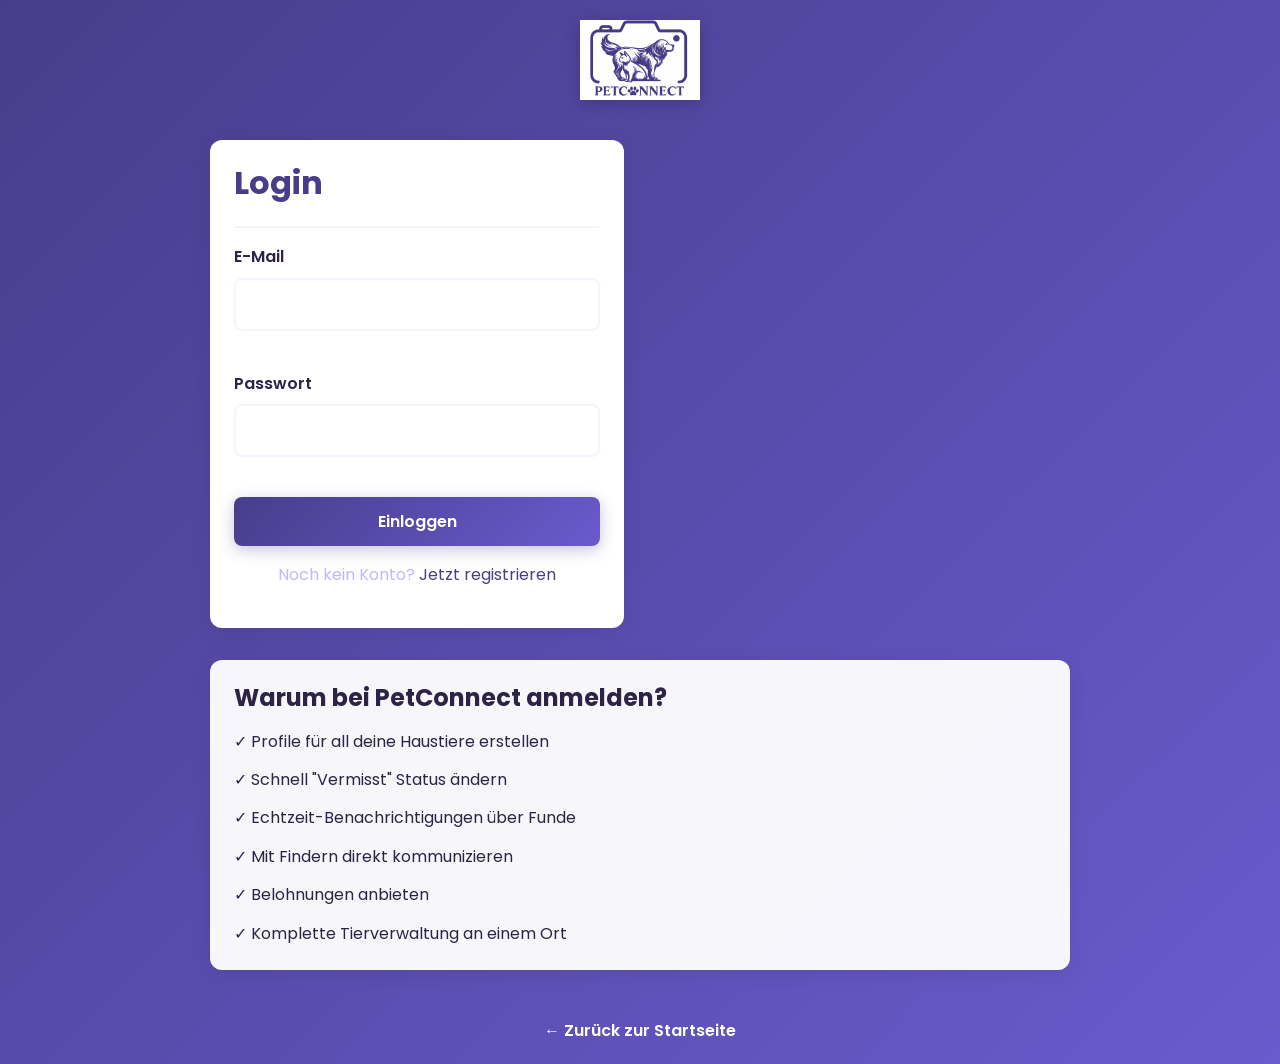
==== frontend/pages/add-pet.html @ 3c63c9ba "Alles" ====
<!DOCTYPE html>
<html lang="de">
<head>
    <meta charset="UTF-8">
    <meta name="viewport" content="width=device-width, initial-scale=1.0">
    <title>Tier Hinzufügen - PetConnect</title>
    <link rel="stylesheet" href="../css/styles.css">
</head>
<body>
    <!-- Navigation -->
    <header>
        <div class="container">
            <nav>
                <div class="logo">
                    <img src="../assets/petconnect-logo.png" alt="PetConnect Logo" class="logo-image">
                </div>
                <ul class="nav-links">
                    <li><a href="index.html">Home</a></li>
                    <li><a href="missing-pets.html">Vermisste Tiere</a></li>
                    <li><a href="found.html">Tier Gefunden?</a></li>
                    <li><a href="dashboard.html">Dashboard</a></li>
                    <li><a href="#" onclick="logout()">Logout</a></li>
                </ul>
            </nav>
        </div>
    </header>

    <!-- Main Content -->
    <main class="container" style="padding-top: 2rem; padding-bottom: 4rem;">
        <div style="max-width: 800px; margin: 0 auto;">
            <div style="margin-bottom: 2rem;">
                <h1>➕ Neues Tier hinzufügen</h1>
                <p style="color: var(--muted);">Registriere dein Haustier für mehr Sicherheit</p>
            </div>

            <div id="alerts"></div>

            <div class="card">
                <form id="addPetForm" enctype="multipart/form-data">
                    <!-- Basic Information -->
                    <h3 style="margin-bottom: 1.5rem; color: var(--primary);">Grundinformationen</h3>
                    
                    <div class="form-group">
                        <label for="petName">Name des Tieres *</label>
                        <input type="text" id="petName" name="name" required placeholder="z.B. Bella, Max, Luna...">
                    </div>

                    <div class="grid grid-2">
                        <div class="form-group">
                            <label for="species">Tierart *</label>
                            <select id="species" name="species" required>
                                <option value="">Bitte wählen...</option>
                                <option value="dog">Hund</option>
                                <option value="cat">Katze</option>
                            </select>
                        </div>

                        <div class="form-group">
                            <label for="breed">Rasse</label>
                            <input type="text" id="breed" name="breed" placeholder="z.B. Golden Retriever, Perser...">
                        </div>
                    </div>

                    <div class="grid grid-2">
                        <div class="form-group">
                            <label for="age">Alter (Jahre)</label>
                            <input type="number" id="age" name="age" min="0" max="30" placeholder="z.B. 3">
                        </div>

                        <div class="form-group">
                            <label for="weight">Gewicht (kg)</label>
                            <input type="number" id="weight" name="weight" min="0" max="100" step="0.1" placeholder="z.B. 15.5">
                        </div>
                    </div>

                    <div class="form-group">
                        <label for="color">Farbe/Fellfarbe</label>
                        <input type="text" id="color" name="color" placeholder="z.B. Braun-weiß, Grau getigert...">
                    </div>

                    <div class="form-group">
                        <label for="microchipId">Mikrochip-ID (falls vorhanden)</label>
                        <input type="text" id="microchipId" name="microchip_id" placeholder="z.B. 276098765432109">
                    </div>

                    <div class="form-group">
                        <label for="features">Besondere Merkmale</label>
                        <textarea id="features" name="distinguishing_features" rows="3" placeholder="z.B. Weißer Fleck auf der Brust, fehlendes Stück am rechten Ohr..."></textarea>
                        <small style="color: var(--muted);">Diese Informationen helfen bei der Wiedererkennung</small>
                    </div>

                    <hr style="margin: 2rem 0; border: none; border-top: 1px solid var(--border);">

                    <!-- Photo Upload -->
                    <h3 style="margin-bottom: 1.5rem; color: var(--primary);">Profilbild *</h3>
                    
                    <div class="form-group">
                        <label for="profileImage">Hauptfoto hochladen</label>
                        <input type="file" id="profileImage" name="profile_image" accept="image/*" required onchange="previewImage(this)">
                        <small style="color: var(--muted);">
                            Das Foto wird für die KI-basierte Bilderkennung verwendet. 
                            Für beste Ergebnisse: Gutes Licht, klare Sicht auf das Tier.
                        </small>
                    </div>

                    <div id="imagePreview" style="display: none; margin-top: 1rem;">
                        <p style="font-weight: 600; margin-bottom: 0.5rem;">Vorschau:</p>
                        <div style="position: relative; width: 100%; max-width: 400px; padding-bottom: 75%; background: var(--light-bg); border-radius: 8px; overflow: hidden;">
                            <img id="previewImg" src="" alt="Vorschau" style="position: absolute; width: 100%; height: 100%; object-fit: cover;">
                        </div>
                    </div>

                    <hr style="margin: 2rem 0; border: none; border-top: 1px solid var(--border);">

                    <!-- Submit -->
                    <div style="display: flex; gap: 1rem; justify-content: flex-end;">
                        <a href="dashboard.html" class="btn btn-secondary">Abbrechen</a>
                        <button type="submit" class="btn btn-primary" id="submitBtn">
                            Tier registrieren
                        </button>
                    </div>
                </form>
            </div>

            <!-- Info Box -->
            <div class="alert alert-info" style="margin-top: 2rem;">
                <h4 style="margin: 0 0 0.5rem 0;">Warum sollte ich mein Tier registrieren?</h4>
                <ul style="margin: 0.5rem 0 0 1.5rem; padding: 0;">
                    <li>Schnelle Wiedererkennung durch KI-Bildanalyse</li>
                    <li>Automatische Benachrichtigung bei möglichen Funden</li>
                    <li>Zentrale Datenbank für vermisste Tiere</li>
                    <li>Erhöht die Chance, dein Tier wiederzufinden</li>
                </ul>
            </div>
        </div>
    </main>

    <!-- Footer -->
    <footer>
        <div class="container">
            <p>&copy; 2026 PetConnect - Mit ❤️ und 🤖 entwickelt</p>
        </div>
    </footer>

    <script src="../js/api.js"></script>
    <script>
        let uploadedImageFile = null;

        // Check if logged in
        async function checkAuth() {
            try {
                const response = await api.get('/auth/check');
                if (!response.success || !response.data.is_logged_in) {
                    session.clearSession();
                    window.location.href = 'login.html';
                }
            } catch (error) {
                session.clearSession();
                window.location.href = 'login.html';
            }
        }

        // Preview uploaded image
        function previewImage(input) {
            const preview = document.getElementById('imagePreview');
            const previewImg = document.getElementById('previewImg');
            
            if (input.files && input.files[0]) {
                uploadedImageFile = input.files[0];
                
                const reader = new FileReader();
                reader.onload = function(e) {
                    previewImg.src = e.target.result;
                    preview.style.display = 'block';
                };
                reader.readAsDataURL(input.files[0]);
            } else {
                preview.style.display = 'none';
                uploadedImageFile = null;
            }
        }

        // Handle form submission
        document.getElementById('addPetForm').addEventListener('submit', async (e) => {
            e.preventDefault();
            
            const submitBtn = document.getElementById('submitBtn');
            submitBtn.disabled = true;
            submitBtn.innerHTML = '<span class="spinner" style="display: inline-block; width: 20px; height: 20px; border-width: 3px;"></span> Wird hochgeladen...';
            
            try {
                const formData = new FormData();
                
                // Basic data
                formData.append('name', document.getElementById('petName').value);
                formData.append('species', document.getElementById('species').value);
                formData.append('breed', document.getElementById('breed').value || '');
                formData.append('age', document.getElementById('age').value || '');
                formData.append('weight', document.getElementById('weight').value || '');
                formData.append('color', document.getElementById('color').value || '');
                formData.append('microchip_id', document.getElementById('microchipId').value || '');
                formData.append('distinguishing_features', document.getElementById('features').value || '');
                
                // Profile image
                if (uploadedImageFile) {
                    formData.append('profile_image', uploadedImageFile);
                }
                
                const response = await api.postFormData('/pets/register', formData);
                
                if (response.success) {
                    showAlert(`${response.data.pet.name} wurde erfolgreich registriert!`, 'success');
                    setTimeout(() => {
                        window.location.href = 'dashboard.html';
                    }, 1500);
                } else {
                    showAlert(response.message || 'Fehler beim Registrieren', 'error');
                    submitBtn.disabled = false;
                    submitBtn.innerHTML = 'Tier registrieren';
                }
            } catch (error) {
                showAlert('Fehler beim Registrieren: ' + error.message, 'error');
                submitBtn.disabled = false;
                submitBtn.innerHTML = 'Tier registrieren';
            }
        });

        // Logout
        async function logout() {
            try {
                await api.post('/auth/logout');
            } catch (error) {
                // Ignore errors
            }
            window.location.href = 'login.html';
        }

        // Show alert
        function showAlert(message, type = 'info') {
            const alertsEl = document.getElementById('alerts');
            const alertClass = {
                'success': 'alert-success',
                'error': 'alert-error',
                'warning': 'alert-warning',
                'info': 'alert-info'
            }[type] || 'alert-info';
            
            const alertHtml = `
                <div class="alert ${alertClass}" style="margin-bottom: 1rem;">
                    ${message}
                </div>
            `;
            alertsEl.innerHTML = alertHtml;
            
            window.scrollTo({ top: 0, behavior: 'smooth' });
        }

        // Initialize
        checkAuth();
    </script>

    <style>
        .spinner {
            border: 4px solid var(--light-bg);
            border-top: 4px solid white;
            border-radius: 50%;
            width: 40px;
            height: 40px;
            animation: spin 1s linear infinite;
        }
        
        @keyframes spin {
            0% { transform: rotate(0deg); }
            100% { transform: rotate(360deg); }
        }
    </style>
</body>
</html>
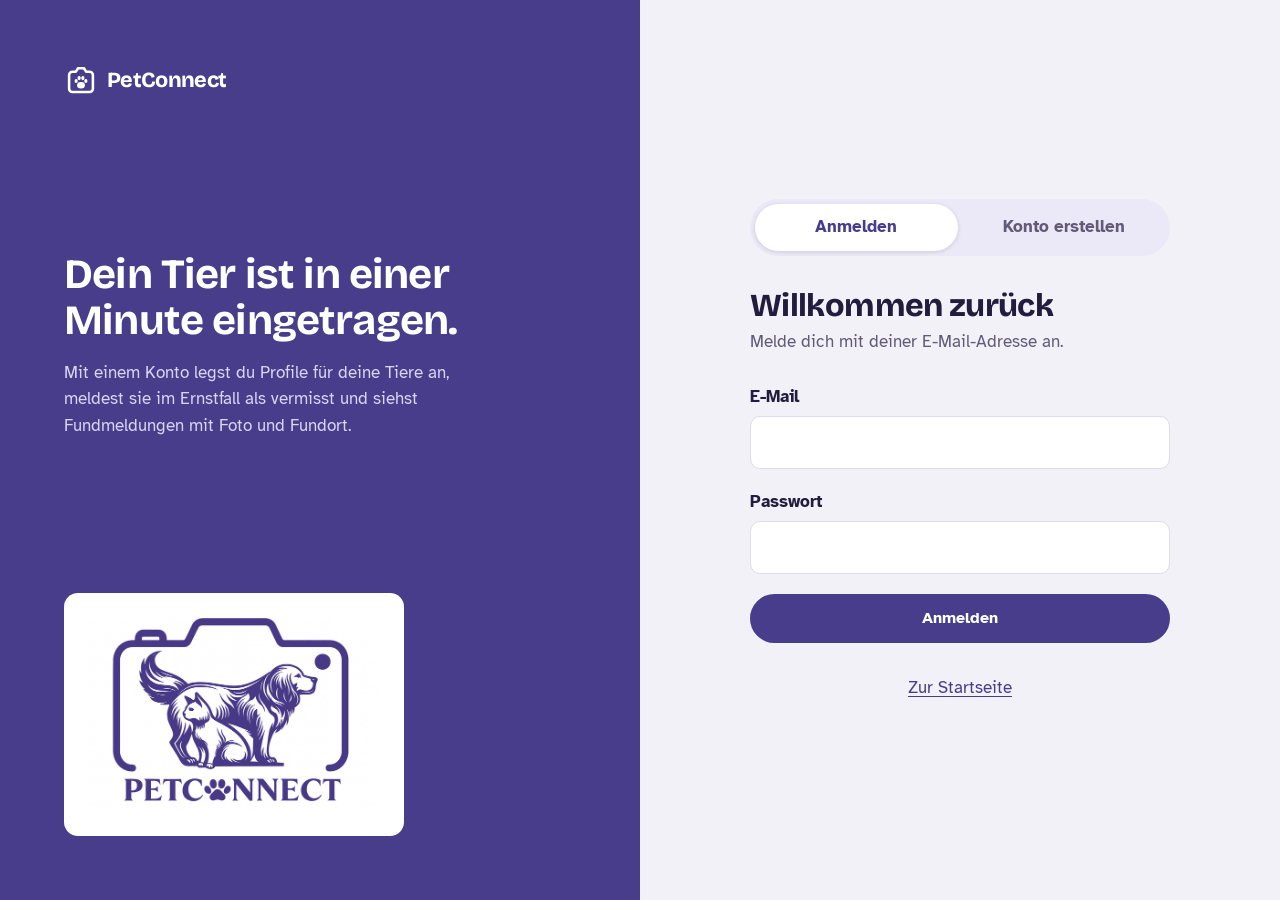
==== commit 1fa63ebf: "Redesign frontend and add owner match view Design - new design system: logo violet + flyer yellow, m" ====
--- a/frontend/pages/add-pet.html
+++ b/frontend/pages/add-pet.html
@@ -3,276 +3,149 @@
 <head>
     <meta charset="UTF-8">
     <meta name="viewport" content="width=device-width, initial-scale=1.0">
-    <title>Tier Hinzufügen - PetConnect</title>
+    <title>Tier eintragen – PetConnect</title>
+    <link rel="icon" href="../assets/favicon.svg" type="image/svg+xml">
     <link rel="stylesheet" href="../css/styles.css">
 </head>
-<body>
-    <!-- Navigation -->
-    <header>
-        <div class="container">
-            <nav>
-                <div class="logo">
-                    <img src="../assets/petconnect-logo.png" alt="PetConnect Logo" class="logo-image">
+<body data-page="dashboard">
+    <main class="wrap wrap-narrow">
+        <div class="page-head">
+            <h1>Tier eintragen</h1>
+            <p class="lead">Mit einem guten Foto erkennt PetConnect dein Tier wieder, wenn jemand es findet und fotografiert.</p>
+        </div>
+
+        <form id="addPetForm" class="panel" novalidate>
+            <div class="step">
+                <div class="step-num" aria-hidden="true">1</div>
+                <div>
+                    <h3>Foto</h3>
+                    <p class="muted">Das ganze Tier, seitlich oder von vorne, bei Tageslicht. Kein Gruppenfoto.</p>
+                    <label class="dropzone" id="dropzone">
+                        <span class="dz-icon"></span>
+                        <strong>Foto auswählen</strong>
+                        <span class="muted">oder hierher ziehen · JPG, PNG, GIF bis 10 MB</span>
+                        <input type="file" id="photo" accept="image/jpeg,image/png,image/gif">
+                    </label>
                 </div>
-                <ul class="nav-links">
-                    <li><a href="index.html">Home</a></li>
-                    <li><a href="missing-pets.html">Vermisste Tiere</a></li>
-                    <li><a href="found.html">Tier Gefunden?</a></li>
-                    <li><a href="dashboard.html">Dashboard</a></li>
-                    <li><a href="#" onclick="logout()">Logout</a></li>
-                </ul>
-            </nav>
-        </div>
-    </header>
-
-    <!-- Main Content -->
-    <main class="container" style="padding-top: 2rem; padding-bottom: 4rem;">
-        <div style="max-width: 800px; margin: 0 auto;">
-            <div style="margin-bottom: 2rem;">
-                <h1>➕ Neues Tier hinzufügen</h1>
-                <p style="color: var(--muted);">Registriere dein Haustier für mehr Sicherheit</p>
             </div>
 
-            <div id="alerts"></div>
-
-            <div class="card">
-                <form id="addPetForm" enctype="multipart/form-data">
-                    <!-- Basic Information -->
-                    <h3 style="margin-bottom: 1.5rem; color: var(--primary);">Grundinformationen</h3>
-                    
-                    <div class="form-group">
-                        <label for="petName">Name des Tieres *</label>
-                        <input type="text" id="petName" name="name" required placeholder="z.B. Bella, Max, Luna...">
+            <div class="step">
+                <div class="step-num" aria-hidden="true">2</div>
+                <div>
+                    <h3>Wer ist es?</h3>
+                    <p class="muted">Pflichtfelder sind nur Name und Tierart.</p>
+                    <div class="field">
+                        <label for="petName">Name</label>
+                        <input type="text" id="petName" required placeholder="z. B. Luna">
                     </div>
-
-                    <div class="grid grid-2">
-                        <div class="form-group">
-                            <label for="species">Tierart *</label>
-                            <select id="species" name="species" required>
-                                <option value="">Bitte wählen...</option>
-                                <option value="dog">Hund</option>
-                                <option value="cat">Katze</option>
-                            </select>
-                        </div>
-
-                        <div class="form-group">
-                            <label for="breed">Rasse</label>
-                            <input type="text" id="breed" name="breed" placeholder="z.B. Golden Retriever, Perser...">
+                    <div class="field">
+                        <span class="field-label" id="speciesLabel">Tierart</span>
+                        <div class="choice" role="radiogroup" aria-labelledby="speciesLabel">
+                            <input type="radio" name="species" id="speciesDog" value="dog">
+                            <label for="speciesDog" data-icon="dog">Hund</label>
+                            <input type="radio" name="species" id="speciesCat" value="cat">
+                            <label for="speciesCat" data-icon="cat">Katze</label>
                         </div>
                     </div>
-
-                    <div class="grid grid-2">
-                        <div class="form-group">
-                            <label for="age">Alter (Jahre)</label>
-                            <input type="number" id="age" name="age" min="0" max="30" placeholder="z.B. 3">
+                    <div class="field-row">
+                        <div class="field">
+                            <label for="breed">Rasse <span class="optional">(optional)</span></label>
+                            <input type="text" id="breed" placeholder="z. B. Mischling">
                         </div>
-
-                        <div class="form-group">
-                            <label for="weight">Gewicht (kg)</label>
-                            <input type="number" id="weight" name="weight" min="0" max="100" step="0.1" placeholder="z.B. 15.5">
+                        <div class="field">
+                            <label for="color">Fellfarbe <span class="optional">(optional)</span></label>
+                            <input type="text" id="color" placeholder="z. B. grau getigert">
                         </div>
                     </div>
-
-                    <div class="form-group">
-                        <label for="color">Farbe/Fellfarbe</label>
-                        <input type="text" id="color" name="color" placeholder="z.B. Braun-weiß, Grau getigert...">
-                    </div>
-
-                    <div class="form-group">
-                        <label for="microchipId">Mikrochip-ID (falls vorhanden)</label>
-                        <input type="text" id="microchipId" name="microchip_id" placeholder="z.B. 276098765432109">
-                    </div>
-
-                    <div class="form-group">
-                        <label for="features">Besondere Merkmale</label>
-                        <textarea id="features" name="distinguishing_features" rows="3" placeholder="z.B. Weißer Fleck auf der Brust, fehlendes Stück am rechten Ohr..."></textarea>
-                        <small style="color: var(--muted);">Diese Informationen helfen bei der Wiedererkennung</small>
-                    </div>
-
-                    <hr style="margin: 2rem 0; border: none; border-top: 1px solid var(--border);">
-
-                    <!-- Photo Upload -->
-                    <h3 style="margin-bottom: 1.5rem; color: var(--primary);">Profilbild *</h3>
-                    
-                    <div class="form-group">
-                        <label for="profileImage">Hauptfoto hochladen</label>
-                        <input type="file" id="profileImage" name="profile_image" accept="image/*" required onchange="previewImage(this)">
-                        <small style="color: var(--muted);">
-                            Das Foto wird für die KI-basierte Bilderkennung verwendet. 
-                            Für beste Ergebnisse: Gutes Licht, klare Sicht auf das Tier.
-                        </small>
-                    </div>
-
-                    <div id="imagePreview" style="display: none; margin-top: 1rem;">
-                        <p style="font-weight: 600; margin-bottom: 0.5rem;">Vorschau:</p>
-                        <div style="position: relative; width: 100%; max-width: 400px; padding-bottom: 75%; background: var(--light-bg); border-radius: 8px; overflow: hidden;">
-                            <img id="previewImg" src="" alt="Vorschau" style="position: absolute; width: 100%; height: 100%; object-fit: cover;">
+                    <div class="field-row">
+                        <div class="field">
+                            <label for="age">Alter in Jahren <span class="optional">(optional)</span></label>
+                            <input type="number" id="age" min="0" max="40" inputmode="numeric">
+                        </div>
+                        <div class="field">
+                            <label for="weight">Gewicht in kg <span class="optional">(optional)</span></label>
+                            <input type="number" id="weight" min="0" max="150" step="0.1" inputmode="decimal">
                         </div>
                     </div>
-
-                    <hr style="margin: 2rem 0; border: none; border-top: 1px solid var(--border);">
-
-                    <!-- Submit -->
-                    <div style="display: flex; gap: 1rem; justify-content: flex-end;">
-                        <a href="dashboard.html" class="btn btn-secondary">Abbrechen</a>
-                        <button type="submit" class="btn btn-primary" id="submitBtn">
-                            Tier registrieren
-                        </button>
-                    </div>
-                </form>
+                </div>
             </div>
 
-            <!-- Info Box -->
-            <div class="alert alert-info" style="margin-top: 2rem;">
-                <h4 style="margin: 0 0 0.5rem 0;">Warum sollte ich mein Tier registrieren?</h4>
-                <ul style="margin: 0.5rem 0 0 1.5rem; padding: 0;">
-                    <li>Schnelle Wiedererkennung durch KI-Bildanalyse</li>
-                    <li>Automatische Benachrichtigung bei möglichen Funden</li>
-                    <li>Zentrale Datenbank für vermisste Tiere</li>
-                    <li>Erhöht die Chance, dein Tier wiederzufinden</li>
-                </ul>
+            <div class="step">
+                <div class="step-num" aria-hidden="true">3</div>
+                <div>
+                    <h3>Woran erkennt man es?</h3>
+                    <p class="muted">Diese Angaben helfen Findern, wenn das Foto allein nicht reicht.</p>
+                    <div class="field">
+                        <label for="features">Besondere Merkmale <span class="optional">(optional)</span></label>
+                        <textarea id="features" placeholder="z. B. weißer Fleck auf der Brust, Knick im rechten Ohr, rotes Halsband"></textarea>
+                    </div>
+                    <div class="field">
+                        <label for="microchip">Mikrochip-Nummer <span class="optional">(optional)</span></label>
+                        <input type="text" id="microchip" inputmode="numeric" placeholder="15-stellige Nummer">
+                    </div>
+                </div>
             </div>
-        </div>
+
+            <div class="form-actions">
+                <a href="dashboard.html" class="btn btn-ghost">Abbrechen</a>
+                <button type="submit" class="btn btn-primary" id="submitBtn">Tier eintragen</button>
+            </div>
+        </form>
     </main>
-
-    <!-- Footer -->
-    <footer>
-        <div class="container">
-            <p>&copy; 2026 PetConnect - Mit ❤️ und 🤖 entwickelt</p>
-        </div>
-    </footer>
 
     <script src="../js/api.js"></script>
     <script>
-        let uploadedImageFile = null;
+        let photo = null;
 
-        // Check if logged in
-        async function checkAuth() {
-            try {
-                const response = await api.get('/auth/check');
-                if (!response.success || !response.data.is_logged_in) {
-                    session.clearSession();
-                    window.location.href = 'login.html';
-                }
-            } catch (error) {
-                session.clearSession();
-                window.location.href = 'login.html';
-            }
-        }
+        document.querySelector('.dz-icon').outerHTML = icon('camera');
+        document.querySelectorAll('[data-icon]').forEach(el => el.insertAdjacentHTML('afterbegin', icon(el.dataset.icon)));
+        setupPhotoInput(document.getElementById('dropzone'), (file) => { photo = file; });
 
-        // Preview uploaded image
-        function previewImage(input) {
-            const preview = document.getElementById('imagePreview');
-            const previewImg = document.getElementById('previewImg');
-            
-            if (input.files && input.files[0]) {
-                uploadedImageFile = input.files[0];
-                
-                const reader = new FileReader();
-                reader.onload = function(e) {
-                    previewImg.src = e.target.result;
-                    preview.style.display = 'block';
-                };
-                reader.readAsDataURL(input.files[0]);
-            } else {
-                preview.style.display = 'none';
-                uploadedImageFile = null;
-            }
-        }
+        requireAuth();
 
-        // Handle form submission
         document.getElementById('addPetForm').addEventListener('submit', async (e) => {
             e.preventDefault();
-            
-            const submitBtn = document.getElementById('submitBtn');
-            submitBtn.disabled = true;
-            submitBtn.innerHTML = '<span class="spinner" style="display: inline-block; width: 20px; height: 20px; border-width: 3px;"></span> Wird hochgeladen...';
-            
+            const name = document.getElementById('petName').value.trim();
+            const species = document.querySelector('input[name="species"]:checked')?.value;
+
+            if (!photo) {
+                toast('Bitte wähle ein Foto deines Tieres aus.', 'error');
+                document.getElementById('dropzone').scrollIntoView({ behavior: 'smooth', block: 'center' });
+                return;
+            }
+            if (!name) {
+                toast('Bitte gib den Namen deines Tieres ein.', 'error');
+                document.getElementById('petName').focus();
+                return;
+            }
+            if (!species) {
+                toast('Bitte wähle aus, ob es ein Hund oder eine Katze ist.', 'error');
+                document.getElementById('speciesDog').focus();
+                return;
+            }
+
+            const formData = new FormData();
+            formData.append('name', name);
+            formData.append('species', species);
+            formData.append('breed', document.getElementById('breed').value.trim());
+            formData.append('color', document.getElementById('color').value.trim());
+            formData.append('age', document.getElementById('age').value);
+            formData.append('weight', document.getElementById('weight').value);
+            formData.append('distinguishing_features', document.getElementById('features').value.trim());
+            formData.append('microchip_id', document.getElementById('microchip').value.trim());
+            formData.append('profile_image', photo);
+
+            const button = document.getElementById('submitBtn');
+            setBusy(button, true, 'Wird gespeichert …');
             try {
-                const formData = new FormData();
-                
-                // Basic data
-                formData.append('name', document.getElementById('petName').value);
-                formData.append('species', document.getElementById('species').value);
-                formData.append('breed', document.getElementById('breed').value || '');
-                formData.append('age', document.getElementById('age').value || '');
-                formData.append('weight', document.getElementById('weight').value || '');
-                formData.append('color', document.getElementById('color').value || '');
-                formData.append('microchip_id', document.getElementById('microchipId').value || '');
-                formData.append('distinguishing_features', document.getElementById('features').value || '');
-                
-                // Profile image
-                if (uploadedImageFile) {
-                    formData.append('profile_image', uploadedImageFile);
-                }
-                
-                const response = await api.postFormData('/pets/register', formData);
-                
-                if (response.success) {
-                    showAlert(`${response.data.pet.name} wurde erfolgreich registriert!`, 'success');
-                    setTimeout(() => {
-                        window.location.href = 'dashboard.html';
-                    }, 1500);
-                } else {
-                    showAlert(response.message || 'Fehler beim Registrieren', 'error');
-                    submitBtn.disabled = false;
-                    submitBtn.innerHTML = 'Tier registrieren';
-                }
-            } catch (error) {
-                showAlert('Fehler beim Registrieren: ' + error.message, 'error');
-                submitBtn.disabled = false;
-                submitBtn.innerHTML = 'Tier registrieren';
+                await api.request('pets/register', { method: 'POST', body: formData });
+                toast(`${name} ist eingetragen.`, 'success');
+                setTimeout(() => { location.href = 'dashboard.html'; }, 900);
+            } catch (err) {
+                toast(err.message, 'error');
+                setBusy(button, false);
             }
         });
-
-        // Logout
-        async function logout() {
-            try {
-                await api.post('/auth/logout');
-            } catch (error) {
-                // Ignore errors
-            }
-            window.location.href = 'login.html';
-        }
-
-        // Show alert
-        function showAlert(message, type = 'info') {
-            const alertsEl = document.getElementById('alerts');
-            const alertClass = {
-                'success': 'alert-success',
-                'error': 'alert-error',
-                'warning': 'alert-warning',
-                'info': 'alert-info'
-            }[type] || 'alert-info';
-            
-            const alertHtml = `
-                <div class="alert ${alertClass}" style="margin-bottom: 1rem;">
-                    ${message}
-                </div>
-            `;
-            alertsEl.innerHTML = alertHtml;
-            
-            window.scrollTo({ top: 0, behavior: 'smooth' });
-        }
-
-        // Initialize
-        checkAuth();
     </script>
-
-    <style>
-        .spinner {
-            border: 4px solid var(--light-bg);
-            border-top: 4px solid white;
-            border-radius: 50%;
-            width: 40px;
-            height: 40px;
-            animation: spin 1s linear infinite;
-        }
-        
-        @keyframes spin {
-            0% { transform: rotate(0deg); }
-            100% { transform: rotate(360deg); }
-        }
-    </style>
 </body>
 </html>
--- a/frontend/css/styles.css
+++ b/frontend/css/styles.css
@@ -0,0 +1,833 @@
+/* ==========================================================================
+   PetConnect – Stylesheet
+   Leitmotiv: der Vermisst-Aushang. Violett aus dem Logo als Marke,
+   Flyer-Gelb für die wichtigste Aktion ("Tier gefunden").
+   ========================================================================== */
+
+@font-face {
+    font-family: 'Bricolage Grotesque';
+    src: url('../assets/fonts/bricolage-grotesque-latin-wght-normal.woff2') format('woff2-variations');
+    font-weight: 200 800;
+    font-display: swap;
+}
+@font-face {
+    font-family: 'Atkinson Hyperlegible';
+    src: url('../assets/fonts/atkinson-hyperlegible-latin-400-normal.woff2') format('woff2');
+    font-weight: 400;
+    font-display: swap;
+}
+@font-face {
+    font-family: 'Atkinson Hyperlegible';
+    src: url('../assets/fonts/atkinson-hyperlegible-latin-700-normal.woff2') format('woff2');
+    font-weight: 700;
+    font-display: swap;
+}
+
+:root {
+    --ink: #221c3d;
+    --muted: #615b78;
+    --brand: #483d8b;
+    --brand-deep: #2e2563;
+    --brand-soft: #ebe8f7;
+    --paper: #f2f1f7;
+    --surface: #ffffff;
+    --line: #dedbea;
+    --signal: #ffc93c;
+    --signal-deep: #e5a800;
+    --signal-soft: #fff4d6;
+    --alarm: #c9302f;
+    --alarm-soft: #fbe9e8;
+    --home: #1d7f53;
+    --home-soft: #e3f4eb;
+
+    --font-display: 'Bricolage Grotesque', 'Segoe UI', system-ui, sans-serif;
+    --font-body: 'Atkinson Hyperlegible', 'Segoe UI', system-ui, sans-serif;
+
+    --radius-paper: 4px;
+    --radius-panel: 14px;
+    --radius-pill: 999px;
+    --shadow-paper: 0 1px 0 rgba(34, 28, 61, .06), 0 8px 22px -12px rgba(34, 28, 61, .35);
+    --shadow-float: 0 20px 50px -20px rgba(34, 28, 61, .45);
+
+    --wrap: 1120px;
+    --gutter: clamp(16px, 4vw, 32px);
+}
+
+/* ---------- Basis ---------- */
+*, *::before, *::after { box-sizing: border-box; margin: 0; padding: 0; }
+
+html { -webkit-text-size-adjust: 100%; }
+
+body {
+    font-family: var(--font-body);
+    font-size: 1.0625rem;
+    line-height: 1.55;
+    color: var(--ink);
+    background: var(--paper);
+    min-height: 100vh;
+    display: flex;
+    flex-direction: column;
+}
+
+main { flex: 1; }
+
+img { max-width: 100%; display: block; }
+
+/* hidden-Attribut muss auch gegen display:flex der Komponenten gewinnen */
+[hidden] { display: none !important; }
+
+a { color: var(--brand); text-underline-offset: 3px; }
+a:hover { color: var(--brand-deep); }
+
+h1, h2, h3, h4 {
+    font-family: var(--font-display);
+    line-height: 1.1;
+    letter-spacing: -0.02em;
+    color: var(--ink);
+}
+h1 { font-size: clamp(2.1rem, 5vw, 3.4rem); font-weight: 750; }
+h2 { font-size: clamp(1.6rem, 3vw, 2.1rem); font-weight: 700; }
+h3 { font-size: 1.3rem; font-weight: 650; }
+h4 { font-size: 1.05rem; font-weight: 650; letter-spacing: -0.01em; }
+
+p + p { margin-top: .75em; }
+
+:focus-visible {
+    outline: 3px solid var(--brand);
+    outline-offset: 2px;
+    border-radius: 4px;
+}
+
+.sr-only {
+    position: absolute; width: 1px; height: 1px; overflow: hidden;
+    clip: rect(0 0 0 0); white-space: nowrap;
+}
+
+.wrap { width: 100%; max-width: var(--wrap); margin: 0 auto; padding: 0 var(--gutter); }
+.wrap-narrow { max-width: 760px; }
+
+.muted { color: var(--muted); }
+.lead { font-size: 1.2rem; color: var(--muted); max-width: 58ch; }
+
+/* ---------- Kopfzeile ---------- */
+.site-header {
+    background: var(--surface);
+    border-bottom: 1px solid var(--line);
+    position: sticky;
+    top: 0;
+    z-index: 50;
+}
+.site-header .wrap {
+    display: flex;
+    align-items: center;
+    gap: 1.5rem;
+    min-height: 68px;
+}
+.brand {
+    display: inline-flex;
+    align-items: center;
+    gap: .55rem;
+    text-decoration: none;
+    color: var(--brand);
+    font-family: var(--font-display);
+    font-weight: 750;
+    font-size: 1.35rem;
+    letter-spacing: -0.03em;
+}
+.brand svg { width: 34px; height: 34px; }
+.brand:hover { color: var(--brand-deep); }
+
+.nav {
+    display: flex;
+    align-items: center;
+    gap: .25rem;
+    margin-left: auto;
+}
+.nav a {
+    text-decoration: none;
+    color: var(--ink);
+    font-weight: 700;
+    font-size: .98rem;
+    padding: .5rem .8rem;
+    border-radius: var(--radius-pill);
+}
+.nav a:hover { background: var(--brand-soft); color: var(--brand-deep); }
+.nav a[aria-current="page"] { color: var(--brand); background: var(--brand-soft); }
+.nav .btn { margin-left: .5rem; }
+
+.nav-toggle {
+    display: none;
+    margin-left: auto;
+    background: none;
+    border: 1px solid var(--line);
+    border-radius: 10px;
+    width: 44px; height: 44px;
+    align-items: center; justify-content: center;
+    color: var(--ink);
+    cursor: pointer;
+}
+.nav-toggle svg { width: 22px; height: 22px; }
+
+@media (max-width: 820px) {
+    .nav-toggle { display: inline-flex; }
+    .nav {
+        display: none;
+        position: absolute;
+        top: 68px; left: 0; right: 0;
+        flex-direction: column;
+        align-items: stretch;
+        gap: 0;
+        padding: .5rem var(--gutter) 1rem;
+        background: var(--surface);
+        border-bottom: 1px solid var(--line);
+        box-shadow: var(--shadow-float);
+    }
+    .nav.open { display: flex; }
+    .nav a { padding: .85rem .5rem; border-radius: 8px; }
+    .nav .btn { margin: .5rem 0 0; justify-content: center; }
+}
+
+/* ---------- Fußzeile ---------- */
+.site-footer {
+    margin-top: 5rem;
+    border-top: 1px solid var(--line);
+    background: var(--surface);
+    color: var(--muted);
+    font-size: .95rem;
+}
+.site-footer .wrap {
+    display: flex;
+    flex-wrap: wrap;
+    gap: 1rem 2rem;
+    justify-content: space-between;
+    padding-top: 1.75rem;
+    padding-bottom: 1.75rem;
+}
+.site-footer nav { display: flex; gap: 1.25rem; flex-wrap: wrap; }
+.site-footer a { color: var(--muted); }
+
+/* ---------- Buttons ---------- */
+.btn {
+    display: inline-flex;
+    align-items: center;
+    gap: .5rem;
+    font-family: var(--font-body);
+    font-weight: 700;
+    font-size: 1rem;
+    line-height: 1.2;
+    padding: .8rem 1.3rem;
+    border-radius: var(--radius-pill);
+    border: 2px solid transparent;
+    cursor: pointer;
+    text-decoration: none;
+    transition: background-color .15s, border-color .15s, color .15s;
+    white-space: nowrap;
+}
+.btn svg { width: 1.15em; height: 1.15em; flex-shrink: 0; }
+.btn:disabled { opacity: .55; cursor: not-allowed; }
+
+.btn-primary { background: var(--brand); color: #fff; }
+.btn-primary:hover { background: var(--brand-deep); color: #fff; }
+
+.btn-signal { background: var(--signal); color: var(--ink); }
+.btn-signal:hover { background: var(--signal-deep); color: var(--ink); }
+
+.btn-ghost { background: transparent; color: var(--ink); border-color: var(--line); }
+.btn-ghost:hover { border-color: var(--brand); color: var(--brand); }
+
+.btn-danger { background: var(--alarm); color: #fff; }
+.btn-danger:hover { background: #a42523; color: #fff; }
+
+.btn-home { background: var(--home); color: #fff; }
+.btn-home:hover { background: #155f3e; color: #fff; }
+
+.btn-link {
+    background: none; border: none; padding: .4rem .2rem;
+    color: var(--muted); font-weight: 700;
+}
+.btn-link:hover { color: var(--alarm); }
+
+.btn-sm { padding: .5rem .9rem; font-size: .92rem; }
+.btn-block { width: 100%; justify-content: center; }
+
+.btn .spin {
+    width: 1em; height: 1em;
+    border: 2px solid currentColor;
+    border-right-color: transparent;
+    border-radius: 50%;
+    animation: spin .7s linear infinite;
+}
+@keyframes spin { to { transform: rotate(360deg); } }
+
+/* ---------- Formulare ---------- */
+.field { margin-bottom: 1.25rem; }
+.field > label, .field-label {
+    display: block;
+    font-weight: 700;
+    margin-bottom: .4rem;
+}
+.field .hint { display: block; color: var(--muted); font-size: .92rem; margin-top: .35rem; }
+.optional { font-weight: 400; color: var(--muted); }
+
+input[type="text"], input[type="email"], input[type="password"], input[type="tel"],
+input[type="number"], input[type="date"], input[type="search"], select, textarea {
+    width: 100%;
+    font: inherit;
+    color: var(--ink);
+    background: var(--surface);
+    border: 1.5px solid var(--line);
+    border-radius: 10px;
+    padding: .75rem .9rem;
+    min-height: 48px;
+    transition: border-color .15s, box-shadow .15s;
+}
+textarea { min-height: 110px; resize: vertical; }
+input:focus, select:focus, textarea:focus {
+    outline: none;
+    border-color: var(--brand);
+    box-shadow: 0 0 0 3px rgba(72, 61, 139, .18);
+}
+input::placeholder, textarea::placeholder { color: #9a95ad; }
+
+.field-row { display: grid; grid-template-columns: 1fr 1fr; gap: 0 1rem; }
+@media (max-width: 560px) { .field-row { grid-template-columns: 1fr; } }
+
+/* Auswahl Hund/Katze als große Schalter */
+.choice { display: grid; grid-template-columns: 1fr 1fr; gap: .75rem; }
+.choice input { position: absolute; opacity: 0; pointer-events: none; }
+.choice label {
+    display: flex;
+    align-items: center;
+    gap: .75rem;
+    padding: .9rem 1rem;
+    border: 1.5px solid var(--line);
+    border-radius: 12px;
+    background: var(--surface);
+    font-weight: 700;
+    cursor: pointer;
+}
+.choice label svg { width: 30px; height: 30px; color: var(--brand); }
+.choice input:checked + label {
+    border-color: var(--brand);
+    background: var(--brand-soft);
+    box-shadow: inset 0 0 0 1px var(--brand);
+}
+.choice input:focus-visible + label { outline: 3px solid var(--brand); outline-offset: 2px; }
+
+/* Foto-Upload */
+.dropzone {
+    position: relative;
+    display: flex;
+    flex-direction: column;
+    align-items: center;
+    justify-content: center;
+    text-align: center;
+    gap: .5rem;
+    min-height: 220px;
+    padding: 1.5rem;
+    border: 2px dashed #bdb7d6;
+    border-radius: var(--radius-panel);
+    background: var(--surface);
+    cursor: pointer;
+    transition: border-color .15s, background-color .15s;
+}
+.dropzone:hover, .dropzone.dragover { border-color: var(--brand); background: var(--brand-soft); }
+.dropzone svg { width: 44px; height: 44px; color: var(--brand); }
+.dropzone strong { font-size: 1.1rem; }
+.dropzone input[type="file"] { position: absolute; inset: 0; opacity: 0; cursor: pointer; }
+.dropzone.has-image { padding: 0; border-style: solid; border-color: var(--line); overflow: hidden; }
+.dropzone.has-image img { width: 100%; height: 300px; object-fit: cover; }
+.dropzone .change-photo {
+    position: absolute; right: .75rem; bottom: .75rem;
+    background: rgba(255, 255, 255, .95);
+    border-radius: var(--radius-pill);
+    padding: .45rem .9rem;
+    font-weight: 700;
+    font-size: .9rem;
+    pointer-events: none;
+}
+
+/* ---------- Panels & Abschnitte ---------- */
+.panel {
+    background: var(--surface);
+    border: 1px solid var(--line);
+    border-radius: var(--radius-panel);
+    padding: clamp(1.25rem, 3vw, 2rem);
+}
+.panel + .panel { margin-top: 1.5rem; }
+.panel-title { margin-bottom: 1.25rem; }
+
+.page-head { padding: clamp(2rem, 5vw, 3.5rem) 0 2rem; }
+.page-head h1 { margin-bottom: .6rem; }
+
+.section { margin-top: clamp(3rem, 7vw, 5rem); }
+.section-head {
+    display: flex;
+    align-items: flex-end;
+    justify-content: space-between;
+    gap: 1rem;
+    flex-wrap: wrap;
+    margin-bottom: 1.5rem;
+}
+
+/* Schritte eines Formulars */
+.step { display: grid; grid-template-columns: 2.25rem 1fr; gap: 0 1rem; }
+.step + .step { margin-top: 2rem; padding-top: 2rem; border-top: 1px solid var(--line); }
+.step-num {
+    width: 2.25rem; height: 2.25rem;
+    border-radius: 50%;
+    background: var(--brand);
+    color: #fff;
+    font-family: var(--font-display);
+    font-weight: 700;
+    display: flex; align-items: center; justify-content: center;
+}
+.step h3 { margin: .2rem 0 .3rem; }
+.step > div > .muted { margin-bottom: 1rem; }
+@media (max-width: 560px) {
+    .step { grid-template-columns: 1fr; }
+    .step-num { margin-bottom: .6rem; }
+}
+
+/* ---------- Status-Pillen ---------- */
+.status {
+    display: inline-flex;
+    align-items: center;
+    gap: .35rem;
+    font-size: .85rem;
+    font-weight: 700;
+    padding: .25rem .65rem;
+    border-radius: var(--radius-pill);
+}
+.status::before { content: ''; width: .5rem; height: .5rem; border-radius: 50%; background: currentColor; }
+.status-missing { color: var(--alarm); background: var(--alarm-soft); }
+.status-home { color: var(--home); background: var(--home-soft); }
+
+/* ---------- Der Vermisst-Aushang ---------- */
+.posters {
+    display: grid;
+    grid-template-columns: repeat(auto-fill, minmax(250px, 1fr));
+    gap: 1.75rem;
+}
+.poster {
+    position: relative;
+    display: flex;
+    flex-direction: column;
+    background: var(--surface);
+    border-radius: var(--radius-paper);
+    box-shadow: var(--shadow-paper);
+    text-align: left;
+    font: inherit;
+    color: inherit;
+    border: none;
+    padding: 0;
+    cursor: pointer;
+}
+/* Klebestreifen oben */
+.poster::before {
+    content: '';
+    position: absolute;
+    top: -9px; left: 50%;
+    width: 74px; height: 20px;
+    transform: translateX(-50%) rotate(-2deg);
+    background: rgba(255, 201, 60, .75);
+    border-radius: 2px;
+}
+.poster:hover { box-shadow: 0 1px 0 rgba(34, 28, 61, .06), 0 14px 30px -12px rgba(34, 28, 61, .45); }
+.poster-head {
+    font-family: var(--font-display);
+    font-weight: 800;
+    font-size: 1.9rem;
+    letter-spacing: .06em;
+    color: var(--alarm);
+    text-align: center;
+    padding: 1.1rem 1rem .5rem;
+    line-height: 1;
+}
+.poster-photo {
+    margin: 0 1rem;
+    aspect-ratio: 4 / 3;
+    background: var(--brand-soft);
+    border-radius: 2px;
+    overflow: hidden;
+}
+.poster-photo img { width: 100%; height: 100%; object-fit: cover; }
+.poster-body { padding: .9rem 1rem 1rem; flex: 1; }
+.poster-name { font-family: var(--font-display); font-weight: 750; font-size: 1.5rem; line-height: 1.1; }
+.poster-meta { color: var(--muted); margin-top: .15rem; }
+.poster-where {
+    display: flex; gap: .4rem; align-items: flex-start;
+    margin-top: .6rem; font-size: .95rem;
+}
+.poster-where svg { width: 1.1em; height: 1.1em; margin-top: .15em; color: var(--alarm); flex-shrink: 0; }
+.poster-reward {
+    display: inline-block;
+    margin-top: .6rem;
+    background: var(--signal-soft);
+    border: 1px solid var(--signal);
+    padding: .15rem .55rem;
+    border-radius: 4px;
+    font-weight: 700;
+    font-size: .92rem;
+}
+/* Abreißzettel */
+.poster-tabs {
+    display: flex;
+    border-top: 2px dashed var(--line);
+    height: 112px;
+    overflow: hidden;
+}
+.poster-tabs span {
+    flex: 1;
+    writing-mode: vertical-rl;
+    transform: rotate(180deg);
+    text-align: center;
+    font-size: .72rem;
+    font-weight: 700;
+    color: var(--muted);
+    padding: .4rem 0;
+    white-space: nowrap;
+    overflow: hidden;
+    text-overflow: ellipsis;
+}
+.poster-tabs span + span { border-right: 1px dashed var(--line); }
+/* ein Zettel ist schon abgerissen */
+.poster-tabs span:nth-child(3) { visibility: hidden; }
+
+/* ---------- Tierliste im Dashboard ---------- */
+.pet-list { display: grid; gap: 1rem; }
+.pet-row {
+    display: grid;
+    grid-template-columns: 96px 1fr auto;
+    gap: 1.25rem;
+    align-items: center;
+    background: var(--surface);
+    border: 1px solid var(--line);
+    border-radius: var(--radius-panel);
+    padding: 1rem;
+}
+.pet-row img { width: 96px; height: 96px; object-fit: cover; border-radius: 10px; background: var(--brand-soft); }
+.pet-row h3 { display: flex; align-items: center; gap: .6rem; flex-wrap: wrap; }
+.pet-row .actions { display: flex; gap: .5rem; flex-wrap: wrap; justify-content: flex-end; }
+@media (max-width: 680px) {
+    .pet-row { grid-template-columns: 72px 1fr; }
+    .pet-row img { width: 72px; height: 72px; }
+    .pet-row .actions { grid-column: 1 / -1; justify-content: flex-start; }
+}
+
+/* Fundmeldungen für Besitzer */
+.match-alert {
+    background: var(--signal-soft);
+    border: 1.5px solid var(--signal);
+    border-radius: var(--radius-panel);
+    padding: clamp(1.25rem, 3vw, 1.75rem);
+}
+.match-alert > h2 { margin-bottom: .4rem; }
+.match {
+    display: grid;
+    grid-template-columns: 140px 1fr;
+    gap: 1.25rem;
+    background: var(--surface);
+    border-radius: 12px;
+    padding: 1rem;
+    margin-top: 1rem;
+}
+.match img { width: 140px; height: 140px; object-fit: cover; border-radius: 8px; background: var(--brand-soft); }
+.match h3 { margin-bottom: .25rem; }
+.match dl { display: grid; grid-template-columns: auto 1fr; gap: .2rem .9rem; margin-top: .6rem; font-size: .97rem; }
+.match dt { color: var(--muted); }
+.match dd { overflow-wrap: anywhere; }
+@media (max-width: 560px) {
+    .match { grid-template-columns: 1fr; }
+    .match img { width: 100%; height: 220px; }
+}
+
+/* Ähnlichkeits-Balken */
+.similarity { display: flex; align-items: center; gap: .75rem; margin-top: .4rem; }
+.similarity-bar { flex: 1; max-width: 220px; height: 8px; border-radius: 4px; background: var(--line); overflow: hidden; }
+.similarity-bar i { display: block; height: 100%; background: var(--brand); border-radius: 4px; }
+.similarity b { font-family: var(--font-display); font-size: 1.15rem; }
+
+/* ---------- Karte ---------- */
+.map {
+    height: 340px;
+    border-radius: 12px;
+    border: 1.5px solid var(--line);
+    background: var(--brand-soft);
+    z-index: 1;
+}
+.map-bar {
+    display: flex;
+    flex-wrap: wrap;
+    align-items: center;
+    justify-content: space-between;
+    gap: .75rem;
+    margin-bottom: .75rem;
+}
+.map-status { font-size: .95rem; color: var(--muted); display: flex; gap: .4rem; align-items: center; }
+.map-status svg { width: 1.1em; height: 1.1em; }
+.map-status.set { color: var(--home); font-weight: 700; }
+.map-status.error { color: var(--alarm); font-weight: 700; }
+
+/* ---------- Meldungen (Toasts) ---------- */
+.toasts {
+    position: fixed;
+    bottom: 1.25rem;
+    left: 50%;
+    transform: translateX(-50%);
+    z-index: 1000;
+    display: flex;
+    flex-direction: column;
+    gap: .5rem;
+    width: min(520px, calc(100% - 2rem));
+}
+.toast {
+    display: flex;
+    align-items: flex-start;
+    gap: .75rem;
+    background: var(--ink);
+    color: #fff;
+    padding: .9rem 1rem;
+    border-radius: 12px;
+    box-shadow: var(--shadow-float);
+    animation: toast-in .2s ease-out;
+}
+.toast svg { width: 1.3em; height: 1.3em; flex-shrink: 0; margin-top: .1em; }
+.toast-success svg { color: #6fe0a6; }
+.toast-error svg { color: #ff8f8c; }
+.toast-info svg { color: var(--signal); }
+.toast span { flex: 1; }
+.toast button {
+    background: none; border: none; color: #fff; opacity: .7;
+    cursor: pointer; font-size: 1.3rem; line-height: 1;
+}
+@keyframes toast-in { from { opacity: 0; transform: translateY(8px); } }
+
+/* Hinweisbox im Seitenfluss */
+.note {
+    display: flex;
+    gap: .75rem;
+    padding: 1rem 1.1rem;
+    border-radius: 12px;
+    background: var(--brand-soft);
+    font-size: .97rem;
+}
+.note svg { width: 1.3em; height: 1.3em; flex-shrink: 0; color: var(--brand); margin-top: .1em; }
+.note-warn { background: var(--signal-soft); }
+.note-warn svg { color: var(--signal-deep); }
+
+/* ---------- Modal ---------- */
+.modal {
+    position: fixed;
+    inset: 0;
+    z-index: 900;
+    display: none;
+    align-items: flex-start;
+    justify-content: center;
+    padding: 5vh 1rem;
+    background: rgba(34, 28, 61, .55);
+    overflow-y: auto;
+}
+.modal.open { display: flex; }
+.modal-dialog {
+    position: relative;
+    width: 100%;
+    max-width: 640px;
+    background: var(--surface);
+    border-radius: var(--radius-panel);
+    box-shadow: var(--shadow-float);
+    overflow: hidden;
+}
+.modal-close {
+    position: absolute;
+    top: .75rem; right: .75rem;
+    width: 40px; height: 40px;
+    border-radius: 50%;
+    border: none;
+    background: rgba(255, 255, 255, .92);
+    color: var(--ink);
+    cursor: pointer;
+    display: flex; align-items: center; justify-content: center;
+    z-index: 2;
+}
+.modal-close svg { width: 20px; height: 20px; }
+.modal-photo { width: 100%; height: 320px; object-fit: cover; background: var(--brand-soft); }
+.modal-body { padding: 1.5rem; }
+.facts { display: grid; grid-template-columns: auto 1fr; gap: .35rem 1.25rem; margin: 1rem 0; }
+.facts dt { color: var(--muted); }
+.facts dd { font-weight: 700; overflow-wrap: anywhere; }
+
+/* ---------- Zustände ---------- */
+.loading {
+    display: flex; flex-direction: column; align-items: center; gap: .75rem;
+    padding: 3rem 1rem; color: var(--muted);
+}
+.loading::before {
+    content: '';
+    width: 36px; height: 36px;
+    border: 3px solid var(--line);
+    border-top-color: var(--brand);
+    border-radius: 50%;
+    animation: spin .8s linear infinite;
+}
+.empty {
+    text-align: center;
+    padding: clamp(2rem, 6vw, 3.5rem) 1.5rem;
+    background: var(--surface);
+    border: 1.5px dashed var(--line);
+    border-radius: var(--radius-panel);
+}
+.empty svg { width: 48px; height: 48px; color: var(--brand); margin: 0 auto 1rem; }
+.empty h3 { margin-bottom: .4rem; }
+.empty p { color: var(--muted); max-width: 46ch; margin: 0 auto 1.25rem; }
+
+/* ---------- Startseite ---------- */
+.hero { padding: clamp(2.5rem, 7vw, 5rem) 0 1rem; }
+.hero-grid { display: grid; grid-template-columns: 1.1fr .9fr; gap: clamp(2rem, 5vw, 4rem); align-items: center; }
+.hero h1 { font-size: clamp(2.4rem, 6vw, 4.2rem); margin-bottom: 1.1rem; }
+.hero .lead { margin-bottom: 2rem; }
+.paths { display: grid; gap: .9rem; }
+.path {
+    display: grid;
+    grid-template-columns: 52px 1fr auto;
+    align-items: center;
+    gap: 1rem;
+    padding: 1.1rem 1.25rem;
+    border-radius: var(--radius-panel);
+    text-decoration: none;
+    color: var(--ink);
+    border: 1.5px solid transparent;
+}
+.path svg.path-icon { width: 52px; height: 52px; padding: 12px; border-radius: 12px; }
+.path svg.path-arrow { width: 22px; height: 22px; }
+.path strong { display: block; font-family: var(--font-display); font-size: 1.3rem; font-weight: 700; letter-spacing: -0.01em; }
+.path span { color: var(--muted); font-size: .97rem; }
+.path-found { background: var(--signal); }
+.path-found svg.path-icon { background: var(--ink); color: var(--signal); }
+.path-found span { color: #4b3f12; }
+.path-found:hover { background: var(--signal-deep); color: var(--ink); }
+.path-missing { background: var(--surface); border-color: var(--line); }
+.path-missing svg.path-icon { background: var(--brand-soft); color: var(--brand); }
+.path-missing:hover { border-color: var(--brand); color: var(--ink); }
+
+.hero-board { position: relative; min-height: 420px; }
+.hero-board .poster { position: absolute; width: min(270px, 70%); cursor: pointer; }
+.hero-board .poster:nth-child(1) { top: 0; left: 4%; transform: rotate(-3deg); }
+.hero-board .poster:nth-child(2) { top: 50px; right: 2%; transform: rotate(2.5deg); }
+.hero-board .poster:nth-child(3) { display: none; }
+.hero-board .empty { position: static; }
+@media (max-width: 900px) {
+    .hero-grid { grid-template-columns: 1fr; }
+    .hero-board { min-height: 0; }
+    .hero-board .poster { position: relative; width: 100%; transform: none !important; top: auto !important; left: auto !important; right: auto !important; }
+    .hero-board .poster:nth-child(2) { display: none; }
+}
+
+.flows { display: grid; grid-template-columns: 1fr 1fr; gap: 1.5rem; align-items: start; }
+.flows > .panel { margin-top: 0; }
+@media (max-width: 760px) { .flows { grid-template-columns: 1fr; } }
+.flow h3 { margin-bottom: 1rem; display: flex; align-items: center; gap: .6rem; }
+.flow h3 svg { width: 28px; height: 28px; color: var(--brand); }
+.flow ol { list-style: none; counter-reset: flow; display: grid; gap: 1rem; }
+.flow li { counter-increment: flow; display: grid; grid-template-columns: 2rem 1fr; gap: .75rem; }
+.flow li::before {
+    content: counter(flow);
+    width: 2rem; height: 2rem;
+    border-radius: 50%;
+    border: 2px solid var(--brand);
+    color: var(--brand);
+    font-family: var(--font-display);
+    font-weight: 700;
+    display: flex; align-items: center; justify-content: center;
+}
+.flow li strong { display: block; }
+.flow li span { color: var(--muted); }
+
+/* ---------- Login ---------- */
+.auth {
+    display: grid;
+    grid-template-columns: 1fr 1fr;
+    min-height: 100vh;
+}
+.auth-side {
+    background: var(--brand);
+    color: #fff;
+    padding: clamp(2rem, 5vw, 4rem);
+    display: flex;
+    flex-direction: column;
+    justify-content: space-between;
+    gap: 2rem;
+}
+.auth-side .brand { color: #fff; }
+.auth-side h2 { color: #fff; font-size: clamp(1.8rem, 3.5vw, 2.6rem); max-width: 16ch; }
+.auth-side p { color: #d9d4f3; max-width: 40ch; margin-top: 1rem; }
+.auth-side .logo-card {
+    background: #fff;
+    border-radius: var(--radius-panel);
+    padding: 1.5rem;
+    max-width: 340px;
+}
+.auth-main { display: flex; align-items: center; justify-content: center; padding: clamp(2rem, 5vw, 4rem) var(--gutter); }
+.auth-form { width: 100%; max-width: 420px; }
+.auth-form h1 { font-size: 2rem; margin-bottom: .4rem; }
+.auth-form [role="tabpanel"] > p { margin-bottom: 1.75rem; }
+.tabs { display: flex; gap: .25rem; background: var(--brand-soft); padding: .3rem; border-radius: var(--radius-pill); margin-bottom: 2rem; }
+.tabs button {
+    flex: 1;
+    border: none;
+    background: none;
+    padding: .65rem;
+    border-radius: var(--radius-pill);
+    font: inherit;
+    font-weight: 700;
+    color: var(--muted);
+    cursor: pointer;
+}
+.tabs button[aria-selected="true"] { background: var(--surface); color: var(--brand); box-shadow: 0 1px 4px rgba(34, 28, 61, .15); }
+.form-error {
+    background: var(--alarm-soft);
+    color: var(--alarm);
+    padding: .75rem 1rem;
+    border-radius: 10px;
+    font-weight: 700;
+    margin-bottom: 1rem;
+}
+@media (max-width: 860px) {
+    .auth { grid-template-columns: 1fr; }
+    .auth-side { padding-bottom: 2rem; }
+    .auth-side .logo-card { display: none; }
+}
+
+/* ---------- Layout-Helfer ---------- */
+.two-col { display: grid; grid-template-columns: minmax(0, 1.6fr) minmax(0, 1fr); gap: 1.5rem; align-items: start; }
+@media (max-width: 900px) { .two-col { grid-template-columns: 1fr; } }
+
+.form-actions { display: flex; gap: .75rem; justify-content: flex-end; flex-wrap: wrap; margin-top: 2rem; }
+
+.filters { display: flex; gap: .75rem; flex-wrap: wrap; align-items: center; margin-bottom: 2rem; }
+.filters .search { flex: 1; min-width: 220px; position: relative; }
+.filters .search svg { position: absolute; left: .9rem; top: 50%; transform: translateY(-50%); width: 20px; height: 20px; color: var(--muted); }
+.filters .search input { padding-left: 2.6rem; }
+.chips { display: flex; gap: .4rem; }
+.chips button {
+    font: inherit; font-weight: 700; font-size: .95rem;
+    padding: .6rem 1rem;
+    border-radius: var(--radius-pill);
+    border: 1.5px solid var(--line);
+    background: var(--surface);
+    color: var(--ink);
+    cursor: pointer;
+    min-height: 44px;
+}
+.chips button[aria-pressed="true"] { background: var(--ink); border-color: var(--ink); color: #fff; }
+
+.center { text-align: center; }
+.mt-1 { margin-top: 1rem; }
+.mt-2 { margin-top: 2rem; }
+
+@media (prefers-reduced-motion: reduce) {
+    *, *::before, *::after { animation-duration: .01ms !important; animation-iteration-count: 1 !important; transition-duration: .01ms !important; }
+}
+
+/* Leaflet: Marker-Popup an Schrift anpassen */
+.leaflet-container { font-family: var(--font-body); }
